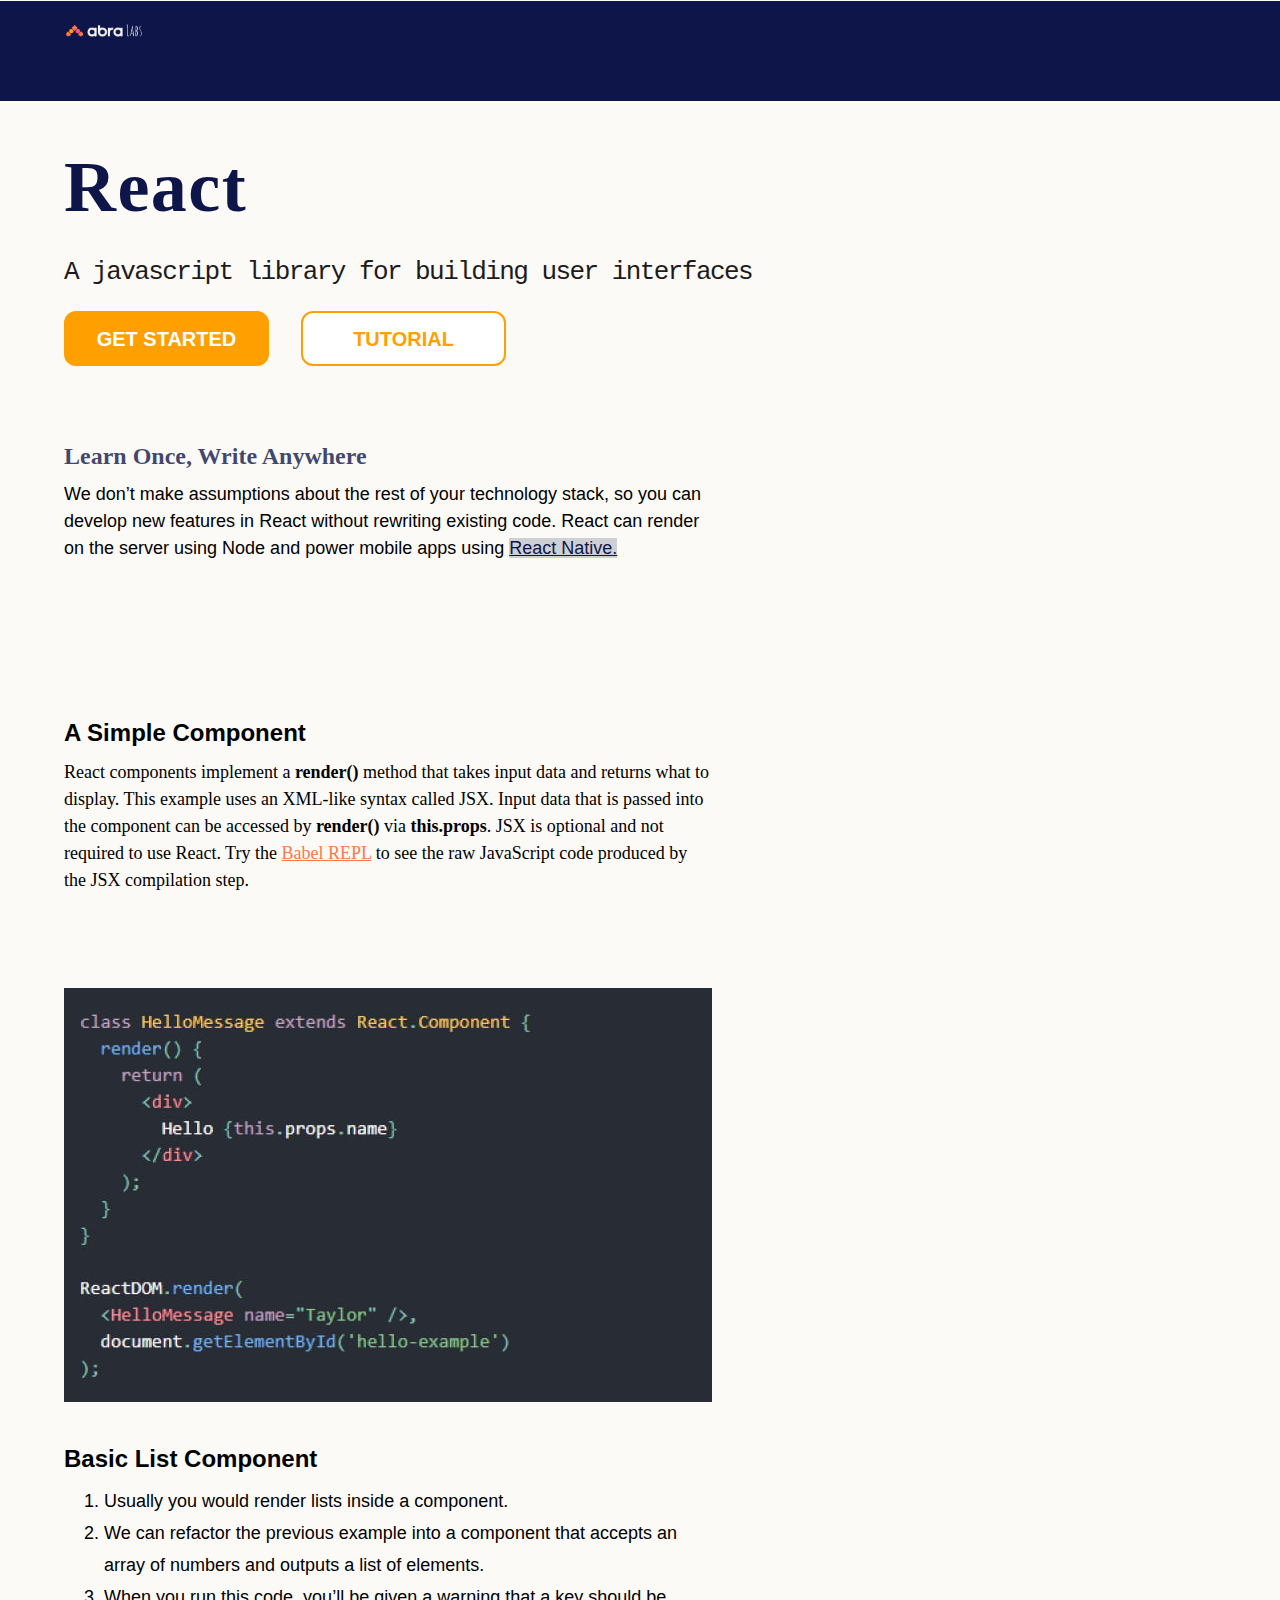
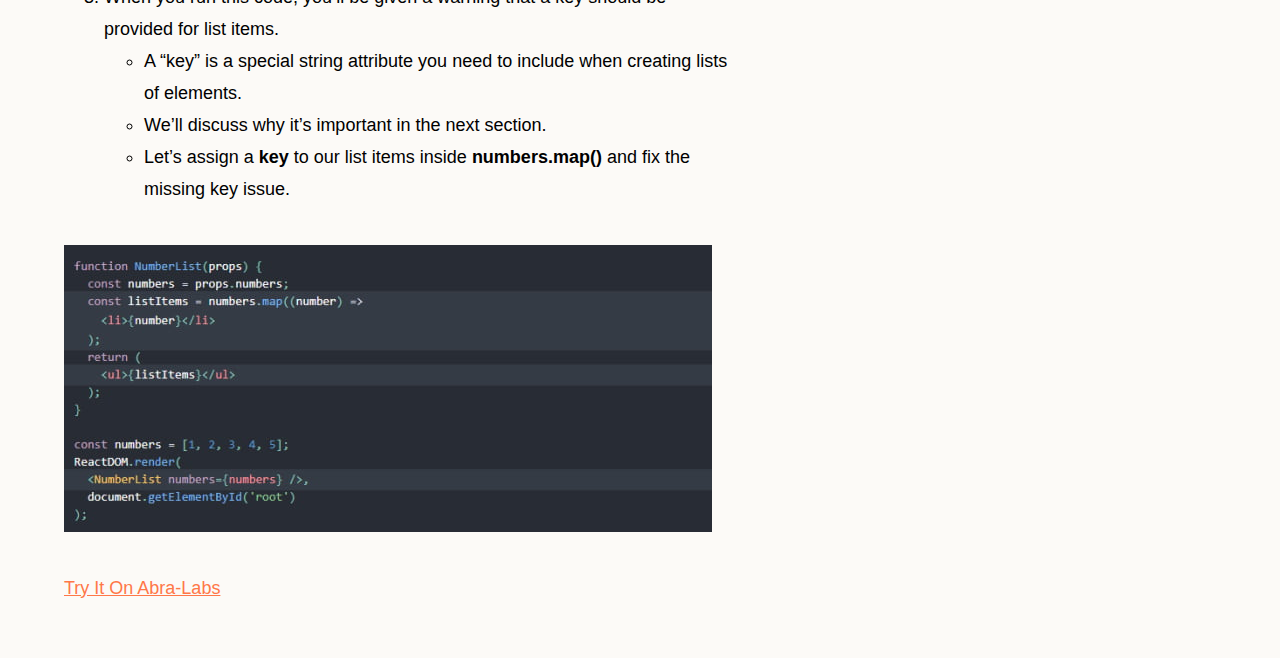
==== firstDrill/firstZeplinDrill.html @ e0c2e834 "update  commit" ====
<html>

<head>
  <link rel="stylesheet" href="styles.css">
  <link rel="stylesheet" href="./css-reset.css">
  <title>Abra Labs drill</title>
</head>

<body>
</body>

<div class="container">

  <header>
    <div class="logo">

      <img src="./imgs/logo.png" alt="">
    </div>
  </header>
  <article id="react-article">
    <h1 class="headline">React</h1>
    <p class="subtext">A javascript library for building user interfaces</p>
    <button class="button-1">get started</button><button class="button-2">tutorial</button><br>
    <div class="articlePara-1">
      <h2 class="firstHead">
        Learn Once, Write Anywhere
      </h2>
      <p class="firstPara">
        We don’t make assumptions about the rest of your technology stack, so you can develop new features in React
        without rewriting existing code.
        React can render on the server using Node and power mobile apps using
        <a href="#" class="paraLink">React Native.</a>
      </p>
    </div>

    <div class="articlePara-2">

      <h2 class="secondHead">
        A Simple Component
      </h2>
      <div class="secondPara">
        <span class="insideText-1">

          React components implement a
          <strong>render()</strong>
          method that takes input data and returns what to display. This example uses an XML-like syntax called JSX.
          Input
          data that is passed into the component can be accessed by
          <strong>render()</strong>
          via
          <strong>this.props</strong>.
        </span>

        <span class="insideText-2">
          JSX is optional and not required to use React. Try the
          <a href="#" class="paraLink-2">Babel REPL</a>
          to see the raw JavaScript code produced by the JSX compilation step.
        </span>

      </div>
      <img src="./imgs/image p2.jpg" class="codeImage">
    </div>
    <div class="articlePara-3">
      <h2 class="thirdHead">Basic List Component</h2>
      <ol class="numList">
        <li> Usually you would render lists inside a component.</li>
        <li>We can refactor the previous example into a component that accepts an array of numbers and outputs a
          list of elements.</li>
        <li>When you run this code, you’ll be given a warning that a key should be provided for
          list items.</li>
        <ul class="bulletList">
          <li>A “key” is a special string attribute you need to include when creating lists of elements. </li>
          <li>We’ll discuss why it’s important in the next section.</li>
          <li>Let’s assign a <strong> key </strong> to our list items inside <strong>numbers.map() </strong> and
            fix the missing key
            issue.</li>
        </ul>
      </ol>
      <div class="codeBlock">

        <img src="./imgs/image p3.jpg" class="codeImage-2">
      </div>
    </div>
    <a href="https://www.abra-it.com/" class="abraLink"> Try it on Abra-Labs</a>

  </article>
</div>

</html>
---- firstDrill/styles.css ----
.container {
  width: 100%;
  height: 2257px;
  padding: 0 0 64px;
  background-color: #fcfaf7;
}
.logo {
  width: 100%;
  height: 100px;
  margin: 01 0 32px;
  padding: 20px 1134px 20px 64px;
  background-color: #0e1649;
}
#react-article {
  padding-left: 64px;
  margin-top: 32px;
}
#react-article h1 {
  font-family: Time New Roman;
  font-size: 72px;
  font-weight: bold;
  font-stretch: normal;
  font-style: normal;
  line-height: 1.5;
  letter-spacing: 1.44px;
  text-align: left;
  color: #0e1649;
}

.subtext {
  font-family: Courier New;
  font-size: 26px;
  font-weight: normal;
  font-stretch: normal;
  font-style: normal;
  line-height: normal;
  letter-spacing: -1.56px;
  text-align: left;
  color: #1c1c1c;
  margin-top: 16px;
}
.button-1 {
  width: 205px;
  height: 55px;
  margin: 24px 16px 72px 0;
  background-color: #ff9f00;
  color: #fff;
  font-weight: bold;
  font-size: 20px;
  font-family: Arial;
  text-transform: uppercase;
  border-radius: 12px;
  border: solid 2px #ff9f00;
}
.button-2 {
  width: 205px;
  height: 55px;
  text-transform: uppercase;
  border: solid 2px #ff9f00;
  color: #ff9f00;
  background-color: #fff;
  font-family: Arial;
  border-radius: 12px;
  margin: 24px 0 72px 16px;
  font-weight: bold;
  font-size: 20px;
}
.firstHead {
  width: 363px;
  height: 27px;
  margin: 0 285px 16px 0;
  font-size: 24px;
  font-family: CourierNew;
  font-weight: bold;
  color: rgba(14, 22, 73, 0.8);
}
.firstPara {
  width: 648px;
  height: 108px;
  margin: 16px 0 2px;
  line-height: 1.5;
  font-size: 18px;
  font-family: Arial;
}
.firstPara .paraLink {
  background-color: #cfd0d6;
  color: #0e1649;
}

.articlePara-2 {
  margin-top: 126px;
}
.secondHead {
  width: 251px;
  height: 28px;
  margin: 0;
  font-size: 1.5em;
  margin: 0 397px 16px 0;
  font-family: Arial;
  font-weight: bold;
}
.secondPara {
  width: 648px;
  height: 189px;
  margin: 16px 0 0;
  font-size: 18px;
  line-height: 1.5;
}

.paraLink-2 {
  color: #ff7748;
}
.codeImage {
  width: 648px;
  height: 414px;
  margin: 40px 728px 39px 0;
}
.thirdHead {
  width: 263px;
  height: 28px;
  font-size: 1.5em;
  margin: 0 385px 16px 0;
  font-family: Arial;
  font-weight: bold;
}
.numList {
  width: 648px;
  height: 160px;
  font-family: Arial;
  font-size: 18px;
  line-height: 1.78;
}
.bulletList {
  width: 632px;
  height: 160px;
  margin: 0px 0 40px 0;
  line-height: 1.78;
  font-family: Arial;
  text-align: left;
}
.codeImage-2 {
  width: 648px;
  height: 287px;
  margin: 200px 720px 40px 0px;
}
.abraLink {
  width: 152px;
  height: 32px;
  color: #ff7748;
  line-height: 1.78;
  font-family: Arial;
  font-size: 18px;
  margin: 40px 69px 0 0;
  text-transform: capitalize;
}
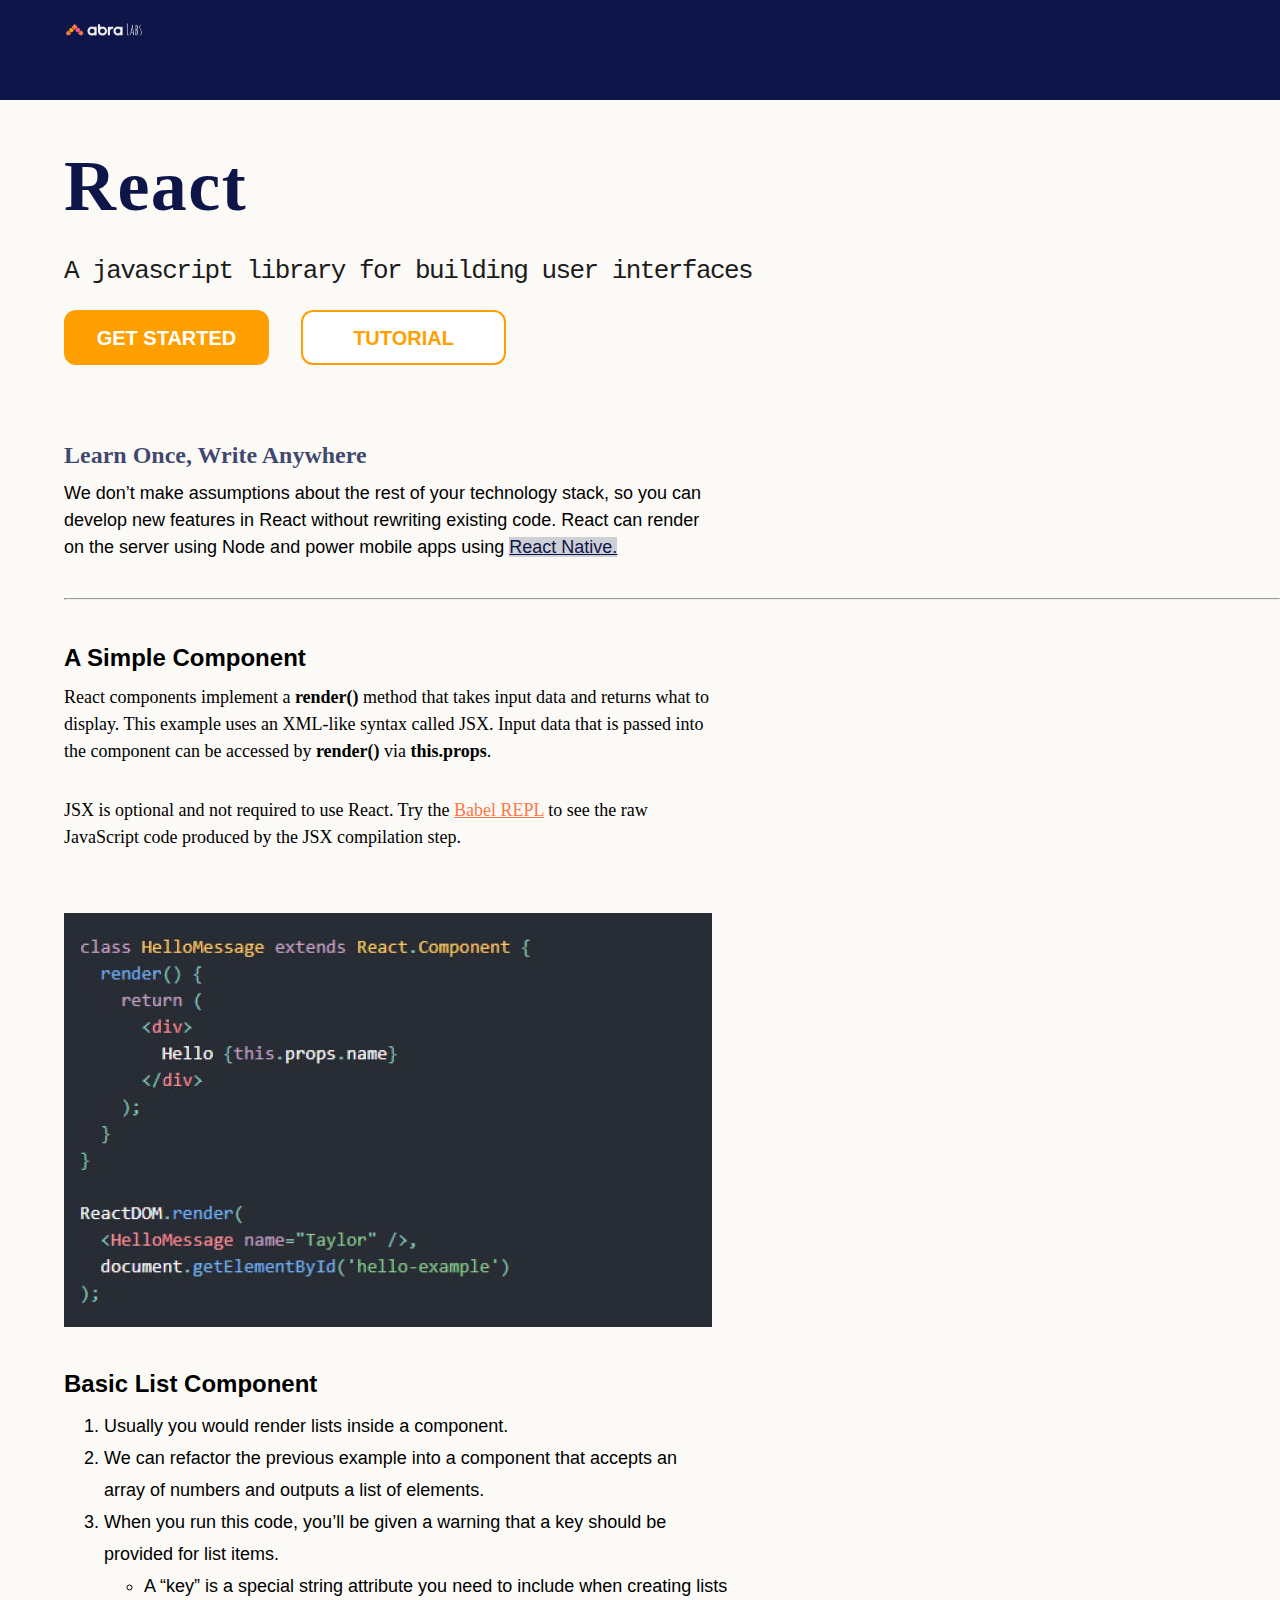
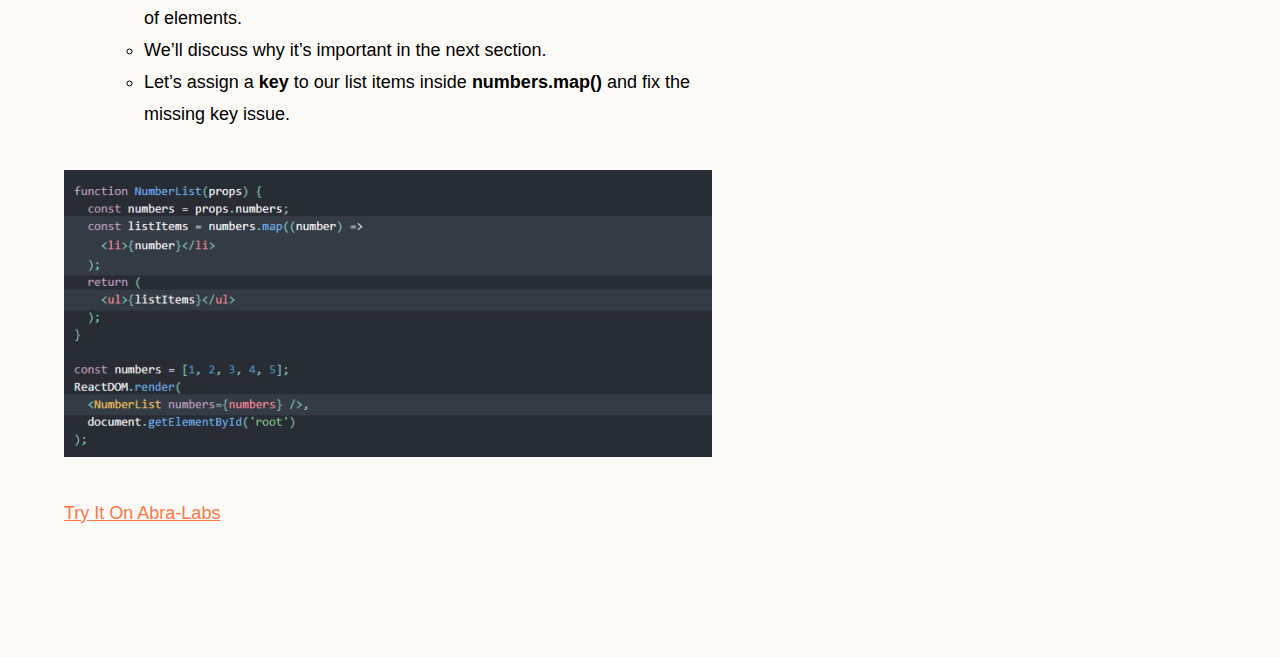
==== commit d280ecb0: "update commit 20/02/22 10:52" ====
--- a/firstDrill/firstZeplinDrill.html
+++ b/firstDrill/firstZeplinDrill.html
@@ -21,7 +21,7 @@
     <h1 class="headline">React</h1>
     <p class="subtext">A javascript library for building user interfaces</p>
     <button class="button-1">get started</button><button class="button-2">tutorial</button><br>
-    <div class="articlePara-1">
+    <section class="articlePara-1">
       <h2 class="firstHead">
         Learn Once, Write Anywhere
       </h2>
@@ -31,15 +31,15 @@
         React can render on the server using Node and power mobile apps using
         <a href="#" class="paraLink">React Native.</a>
       </p>
-    </div>
-
-    <div class="articlePara-2">
+    </section>
+    <hr>
+    <section class="articlePara-2">
 
       <h2 class="secondHead">
         A Simple Component
       </h2>
       <div class="secondPara">
-        <span class="insideText-1">
+        <p class="insideText-1">
 
           React components implement a
           <strong>render()</strong>
@@ -49,17 +49,17 @@
           <strong>render()</strong>
           via
           <strong>this.props</strong>.
-        </span>
+        </p>
 
-        <span class="insideText-2">
+        <p class="insideText-2">
           JSX is optional and not required to use React. Try the
           <a href="#" class="paraLink-2">Babel REPL</a>
           to see the raw JavaScript code produced by the JSX compilation step.
-        </span>
+        </p>
 
       </div>
       <img src="./imgs/image p2.jpg" class="codeImage">
-    </div>
+    </section>
     <div class="articlePara-3">
       <h2 class="thirdHead">Basic List Component</h2>
       <ol class="numList">
--- a/firstDrill/styles.css
+++ b/firstDrill/styles.css
@@ -7,7 +7,7 @@
 .logo {
   width: 100%;
   height: 100px;
-  margin: 01 0 32px;
+  margin: 0 0 32px;
   padding: 20px 1134px 20px 64px;
   background-color: #0e1649;
 }
@@ -28,7 +28,7 @@
 }
 
 .subtext {
-  font-family: Courier New;
+  font-family: 'Courier New';
   font-size: 26px;
   font-weight: normal;
   font-stretch: normal;
@@ -52,6 +52,17 @@
   border-radius: 12px;
   border: solid 2px #ff9f00;
 }
+.button-1:hover {
+  background-color: #f08e0e;
+}
+.button-1:focus {
+  border: solid 2px #d87a00;
+  background-color: #f08e0e;
+}
+.button-1:active {
+  background-color: #fb3;
+}
+
 .button-2 {
   width: 205px;
   height: 55px;
@@ -65,6 +76,17 @@
   font-weight: bold;
   font-size: 20px;
 }
+
+.button-2:hover {
+  border: solid 2px #f08e0e;
+  color: #f08e0e;
+}
+.button-2:focus {
+  background-color: #faefdd;
+}
+.button-2:active {
+  border: solid 2px #fb3;
+}
 .firstHead {
   width: 363px;
   height: 27px;
@@ -77,7 +99,7 @@
 .firstPara {
   width: 648px;
   height: 108px;
-  margin: 16px 0 2px;
+  margin: 16px 0 10px 0;
   line-height: 1.5;
   font-size: 18px;
   font-family: Arial;
@@ -88,7 +110,7 @@
 }
 
 .articlePara-2 {
-  margin-top: 126px;
+  margin: 40px 0 0 0;
 }
 .secondHead {
   width: 251px;
@@ -102,11 +124,13 @@
 .secondPara {
   width: 648px;
   height: 189px;
-  margin: 16px 0 0;
+  margin: 16px 0 0 0;
   font-size: 18px;
   line-height: 1.5;
 }
-
+.insideText-2 {
+  margin: 32px 0 0 0;
+}
 .paraLink-2 {
   color: #ff7748;
 }
